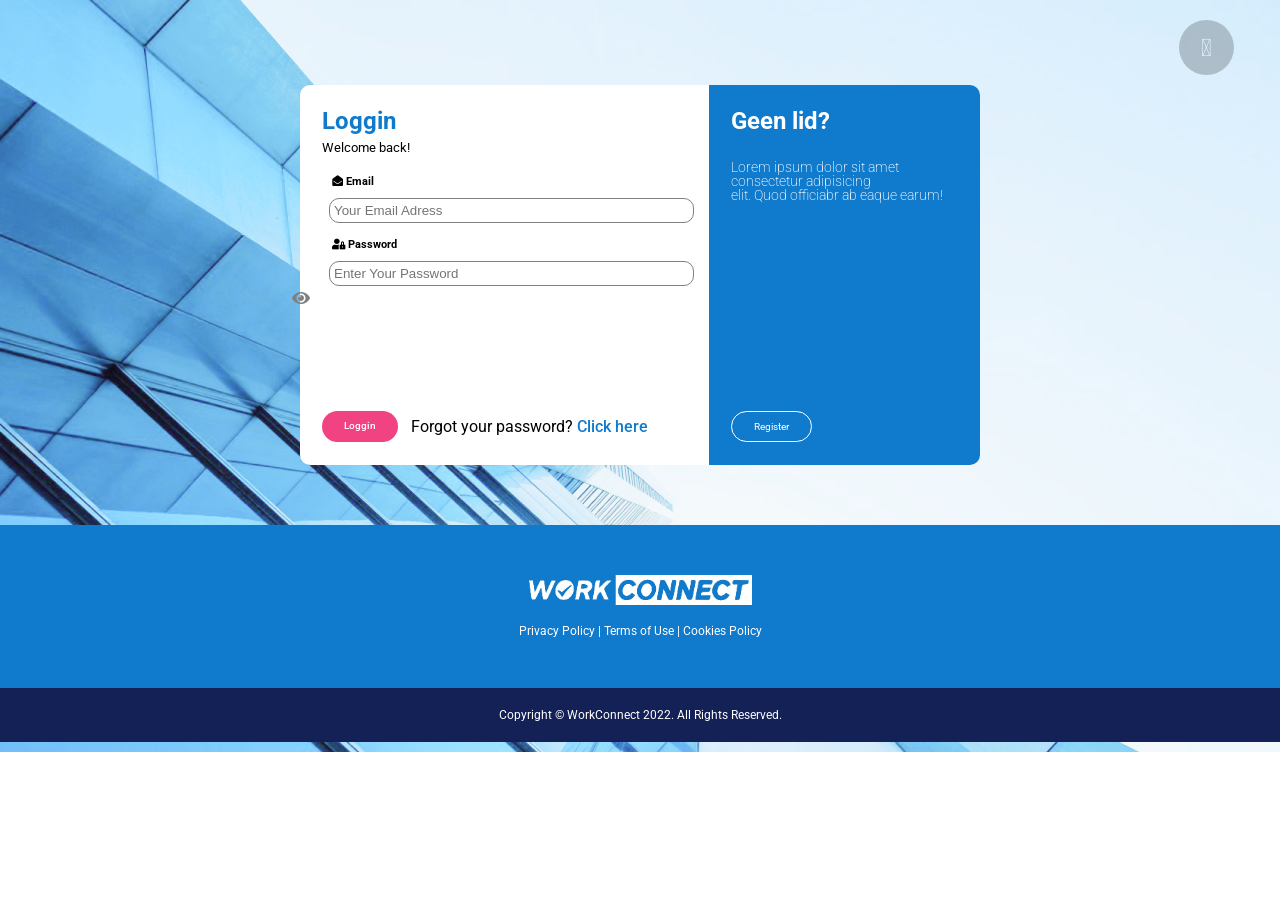
==== index.html @ bbf3b57a "Add files via upload" ====
<!DOCTYPE html>
<html lang="en">

<head>
    <meta charset="UTF-8">
    <meta name="viewport" content="width=device-width, initial-scale=1.0">
    <title>Login page</title>
    <link rel="stylesheet" href="../style.css">
    <link rel="stylesheet" href="https://pro.fontawesome.com/releases/v5.10.0/css/all.css">
</head>

<body>
    <header>
        
        <div class="navbar">
            <a href="#" class="menucontent"><i class="fal fa-bars"></i></a>
        </div>
    </header>
    <section class="loggin">
        <div class="container">
            <div class="row">
                <div class="box">
                    <div class="colone">
                        <h1>Loggin</h1>
                        <h5>Welcome back!</h5>
                        <h6 class="mail"><i class="fas fa-envelope-open"></i> Email</h6>
                        <input placeholder="Your Email Adress" type="text">
                        <h6 class="Password"><i class="fas fa-user-lock"></i> Password</h6>
                        <input placeholder="Enter Your Password" type="password" > <i class="fas fa-eye"></i>
                        
                        <div class="wrap"> <a class="buttonone" href="#">Loggin</a>
                            <p>Forgot your password? <Span><a class="buttonthree" href="#">Click here</a></Span></p>
                        </div>

                    </div>
                    <div class="coltwo">
                        <h1>Geen lid?</h1>
                        <p>Lorem ipsum dolor sit amet consectetur adipisicing <br>
                            elit. Quod officiabr
                            ab eaque earum!</p>
                        <a class="buttonthree" href="#">Register</a>
                    </div>
                </div>
            </div>
        </div>
        </div>


    </section>
</body>
<div class="footone">
    <div class="foot">
        <div class="blueimage">
            <img src="../White.png" alt="">
        </div>
        <p>Privacy Policy | Terms of Use | Cookies Policy</p>
    </div>
</div>
<div class="foottwo">
    <div class="foot">
        <p>Copyright © WorkConnect 2022. All Rights Reserved.</p>
    </div>
</div>

</html>
---- style.css ----
@import url("https://fonts.googleapis.com/css2?family=Poppins:ital,wght@0,100;0,200;0,300;0,400;0,500;0,600;0,700;0,800;0,900;1,100;1,200;1,300;1,400;1,500;1,600;1,700;1,800;1,900&family=Roboto:ital,wght@0,100;0,300;0,400;0,500;0,700;0,900;1,100;1,300;1,400;1,500;1,700;1,900&display=swap");

* {
  padding: 0;
  margin: 0;
  box-sizing: border-box;
}

body {
  font-family: "Roboto", sans-serif;
  width: 100%;
  padding-top: 20px;
  background-image: url(../BG-Photo.png);
  justify-content: center;
  align-items: center;
  background-repeat: no-repeat;
}
.container {
  max-width: 1200px;
  width: 100%;
  margin: 0 auto;
}
.loggin {
  justify-content: center;
  padding: 10px;
}
.box {
  display: flex;
  box-sizing: border-box;
  background-color: white;
  height: 380px;
  width: 680px;
  justify-content: space-between;
  border-radius: 10px;
  position: relative;
  margin: 0 auto;
}
.colone {
  flex-basis: 80%;
  padding: 22px;
}
.colone h1 {
  color: #107acc;
}
.colone h5 {
  font-weight: 400;
  padding: 5px 0;
}

.coltwo {
  flex-wrap: 20%;
  background-color: #107acc;
  padding: 22px;
  color: white !important;
  border-top-right-radius: 10px;
  border-bottom-right-radius: 10px;
  position: relative;
}
.coltwo p {
  font-size: 14px;
  padding-top: 25px;
  line-height: 14px;
  font-weight: 200;
}
.mail,
.Password {
  padding: 10px;
  margin-top: 5px;
}
.colone :placeholder-shown {
  margin-left: 7px;
  border-radius: 10px;
  padding: 4px;
  padding-right: 52%;
  border: 1px solid grey;
}
.colone .buttonone {
  background-color: #f14281;
  color: white;
  text-decoration: none;
  border-radius: 25px;
  padding: 9px 22px;
  text-align: center;
  font-size: 10px;
}
.wrap {
  margin-top: 50px;
  display: flex;
  bottom: 23px;
  position: absolute;
}

.coltwo .buttonthree {
  background-color: transparent;
  color: white;
  text-decoration: none;
  border-radius: 25px;
  padding: 9px 22px;
  text-align: center;
  font-size: 10px;
  border: 1px solid white;
  position: absolute;
  bottom: 23px;
}
.coltwo .buttonthree a {
  font-size: 10px;
}
.wrap a {
  color: #107acc;
  text-decoration: none;
  font-weight: 500;
}
.wrap p {
  font-size: 16px;
  padding: 6px 13px;
}
.blue {
  background-color: blue;
}

/* Footer Main Section */

.footone {
  background-image: url("../BG.png");
  background-size: cover;
  background-position: center;
  padding: 50px 20px;
  color: white;
  text-align: center;
  display: flex;
  justify-content: center;
  align-items: center;
  margin-top: 50px;
  width: 100%;
  z-index: 3;
}

.foottwo {
  background-image: url("../Bar.png");
  background-size: cover;
  background-position: bottom;
  padding: 20px 20px;
  color: white;
  text-align: center;
  z-index: 2;
}

.blueimage img {
  width: 223px;
  margin-bottom: 8px;
}
header{
    display: flex;
    justify-content: end;
    margin-right: 46px;
    bottom: 12px;
    opacity: 1px;
}

.navbar{
  background-color: black;
  opacity: 20%;
  height: 55px;
  width: 55px;
  border-radius: 50%;
  display: flex;
  align-items: center;
  justify-content: center;
}

.navbar i {
  font-size: 24px;
  line-height: 1;
  color: white;

}
 .fa-eye{
    color: grey;
    position: absolute;
    margin-left: -30px;
    margin-top: 4px;
}

.footone p {
  font-size: 12px;
  margin-top: 7px;
}
.foottwo p {
  font-size: 12px;
}
.coltwo a{
    font-size: 2px;
}
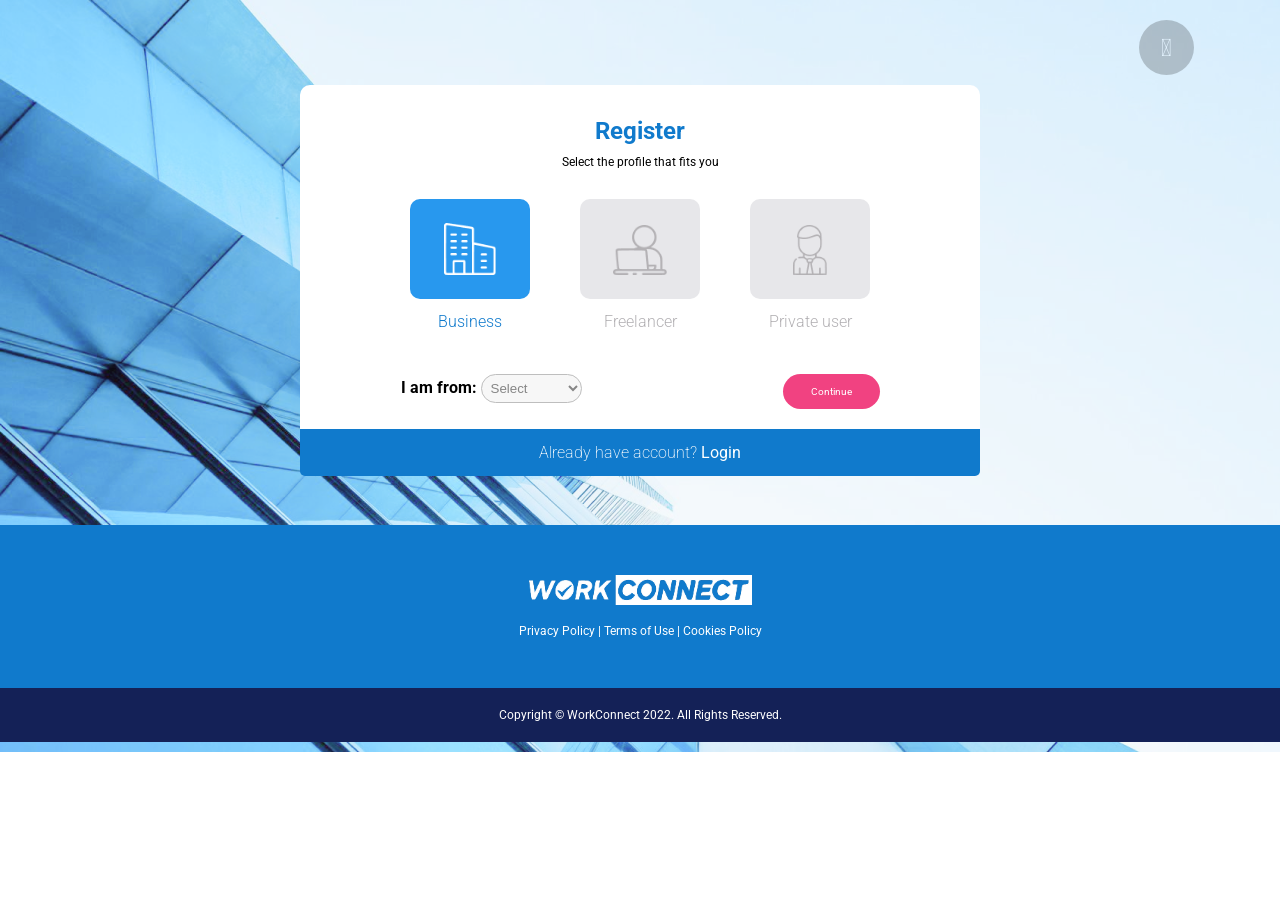
==== commit 9475dcac: "Add files via upload" ====
--- a/index.html
+++ b/index.html
@@ -4,47 +4,64 @@
 <head>
     <meta charset="UTF-8">
     <meta name="viewport" content="width=device-width, initial-scale=1.0">
-    <title>Login page</title>
+    <title>Register page</title>
     <link rel="stylesheet" href="../style.css">
     <link rel="stylesheet" href="https://pro.fontawesome.com/releases/v5.10.0/css/all.css">
 </head>
 
 <body>
-    <header>
-        
-        <div class="navbar">
-            <a href="#" class="menucontent"><i class="fal fa-bars"></i></a>
-        </div>
-    </header>
-    <section class="loggin">
-        <div class="container">
+    <div class="container">
+        <header>
+            <div class="navbar">
+                <a href="#" class="menucontent"><i class="fal fa-bars"></i></a>
+            </div>
+        </header>
+        <section class="register">
             <div class="row">
                 <div class="box">
-                    <div class="colone">
-                        <h1>Loggin</h1>
-                        <h5>Welcome back!</h5>
-                        <h6 class="mail"><i class="fas fa-envelope-open"></i> Email</h6>
-                        <input placeholder="Your Email Adress" type="text">
-                        <h6 class="Password"><i class="fas fa-user-lock"></i> Password</h6>
-                        <input placeholder="Enter Your Password" type="password" > <i class="fas fa-eye"></i>
-                        
-                        <div class="wrap"> <a class="buttonone" href="#">Loggin</a>
-                            <p>Forgot your password? <Span><a class="buttonthree" href="#">Click here</a></Span></p>
+                    <h1>Register</h1>
+                    <h2>Select the profile that fits you</h2>
+                    <div class="wrapper">
+                        <div class="one">
+                            <div class="colone">
+                                <img src="../Building.png" alt="">
+                            </div>
+                            <p>Business</p>
                         </div>
-
+                        <div class="two">
+                            <div class="coltwo">
+                                <img src="../Freelancer (2).png" alt="">
+                            </div>
+                            <p>Freelancer</p>
+                        </div>
+                        <div class="three">
+                            <div class="colthree">
+                                <img src="../Persona (1).png" alt="">
+                            </div>
+                            <p>Private user</p>
+                        </div>
                     </div>
-                    <div class="coltwo">
-                        <h1>Geen lid?</h1>
-                        <p>Lorem ipsum dolor sit amet consectetur adipisicing <br>
-                            elit. Quod officiabr
-                            ab eaque earum!</p>
-                        <a class="buttonthree" href="#">Register</a>
+                    <div class="text">
+                        <label for="options"><b>I am from:</b>
+                            <select id="options" name="options">
+                                <option value=" disabled selected ">Select</option>
+                                <option value="option1">Punjab</option>
+                                <option value="option2">KPK</option>
+                                <option value="option3">GB</option>
+                                <option value="option4">Sindh</option>
+                                <option value="option5">Balochistan</option>
+                            </select></label>
+                        <a href="#">Continue</a>
+                    </div>
+                    <div class="boxbottom">
+                        <div class="bottom">
+                            <p>Already have account? <a href="#">Login</a></p>
+                        </div>
                     </div>
                 </div>
+
             </div>
-        </div>
-        </div>
-
+    </div>
 
     </section>
 </body>
--- a/style.css
+++ b/style.css
@@ -20,12 +20,36 @@
   width: 100%;
   margin: 0 auto;
 }
-.loggin {
+header {
+  display: flex;
+  justify-content: end;
+  margin-right: 46px;
+  bottom: 12px;
+  opacity: 1px;
+}
+.navbar {
+  background-color: black;
+  opacity: 20%;
+  height: 55px;
+  width: 55px;
+  border-radius: 50%;
+  display: flex;
+  align-items: center;
+  justify-content: center;
+}
+
+.navbar i {
+  font-size: 24px;
+  line-height: 1;
+  color: white;
+}
+.register {
   justify-content: center;
   padding: 10px;
+
+  margin: auto;
 }
 .box {
-  display: flex;
   box-sizing: border-box;
   background-color: white;
   height: 380px;
@@ -34,92 +58,120 @@
   border-radius: 10px;
   position: relative;
   margin: 0 auto;
+  padding: 32px 0;
+}
+.box h1 {
+  color: #107acc;
+  text-align: center;
+}
+.box h2 {
+  text-align: center;
+  font-weight: 400;
+  font-size: 12px;
+  margin-top: 10px;
 }
 .colone {
-  flex-basis: 80%;
-  padding: 22px;
-}
-.colone h1 {
+  background-color: #2898ee;
+  height: 100px;
+  width: 120px;
+  border-radius: 10px;
+  align-items: center;
+  justify-content: center;
+  display: grid;
+  flex-basis: 30%;
+}
+
+.coltwo,
+.colthree {
+  background-color: #e7e7ea;
+  height: 100px;
+  width: 120px;
+  border-radius: 10px;
+  padding-top: 2px;
+  display: grid;
+  align-items: center;
+  justify-content: center;
+  flex-basis: 30%;
+}
+.two p,
+.three p {
+  color: #b3b1b4;
+
+  margin-top: 13px;
+  font-weight: 300;
+}
+.one p {
   color: #107acc;
-}
-.colone h5 {
-  font-weight: 400;
-  padding: 5px 0;
-}
-
-.coltwo {
-  flex-wrap: 20%;
-  background-color: #107acc;
-  padding: 22px;
-  color: white !important;
-  border-top-right-radius: 10px;
-  border-bottom-right-radius: 10px;
-  position: relative;
-}
-.coltwo p {
-  font-size: 14px;
-  padding-top: 25px;
-  line-height: 14px;
-  font-weight: 200;
-}
-.mail,
-.Password {
-  padding: 10px;
-  margin-top: 5px;
-}
-.colone :placeholder-shown {
-  margin-left: 7px;
-  border-radius: 10px;
-  padding: 4px;
-  padding-right: 52%;
-  border: 1px solid grey;
-}
-.colone .buttonone {
+  margin-top: 13px;
+  font-weight: 300;
+}
+
+.wrapper {
+  display: flex;
+  grid-column-gap: 50px;
+  align-items: center;
+  justify-content: center;
+  margin-top: 30px;
+}
+
+.colone img,
+.coltwo img,
+.colthree img {
+  height: 52%;
+}
+
+.one,
+.two,
+.three {
+  text-align: center;
+}
+.text {
+  display: flex;
+  justify-content: space-around;
+  margin-top: 43px;
+}
+
+.text a {
   background-color: #f14281;
   color: white;
   text-decoration: none;
   border-radius: 25px;
-  padding: 9px 22px;
+  padding: 12px 28px;
   text-align: center;
   font-size: 10px;
 }
-.wrap {
-  margin-top: 50px;
-  display: flex;
-  bottom: 23px;
-  position: absolute;
-}
-
-.coltwo .buttonthree {
-  background-color: transparent;
-  color: white;
+.text select {
+  padding: 5px;
+  border-radius: 20px;
+  opacity: 47%;
+}
+/* box bottom */
+.bottom {
+  display: flex;
+  justify-content: center;
+}
+.boxbottom {
+  background: #107acc;
+  background-size: cover;
+  margin-top: 20px;
+  background-position: bottom;
+  padding: 14px 20px;
+  border-bottom-right-radius: 5px;
+  border-bottom-left-radius: 5px;
+  color: white;
+  text-align: center;
+  z-index: 2;
+}
+.boxbottom p {
+  font-weight: 200;
+}
+.boxbottom a {
+  color: white;
+  font-weight: 400;
   text-decoration: none;
-  border-radius: 25px;
-  padding: 9px 22px;
-  text-align: center;
-  font-size: 10px;
-  border: 1px solid white;
-  position: absolute;
-  bottom: 23px;
-}
-.coltwo .buttonthree a {
-  font-size: 10px;
-}
-.wrap a {
-  color: #107acc;
-  text-decoration: none;
-  font-weight: 500;
-}
-.wrap p {
-  font-size: 16px;
-  padding: 6px 13px;
-}
-.blue {
-  background-color: blue;
-}
-
-/* Footer Main Section */
-
+}
+
+/* footer */
 .footone {
   background-image: url("../BG.png");
   background-size: cover;
@@ -149,38 +201,6 @@
   width: 223px;
   margin-bottom: 8px;
 }
-header{
-    display: flex;
-    justify-content: end;
-    margin-right: 46px;
-    bottom: 12px;
-    opacity: 1px;
-}
-
-.navbar{
-  background-color: black;
-  opacity: 20%;
-  height: 55px;
-  width: 55px;
-  border-radius: 50%;
-  display: flex;
-  align-items: center;
-  justify-content: center;
-}
-
-.navbar i {
-  font-size: 24px;
-  line-height: 1;
-  color: white;
-
-}
- .fa-eye{
-    color: grey;
-    position: absolute;
-    margin-left: -30px;
-    margin-top: 4px;
-}
-
 .footone p {
   font-size: 12px;
   margin-top: 7px;
@@ -188,6 +208,6 @@
 .foottwo p {
   font-size: 12px;
 }
-.coltwo a{
-    font-size: 2px;
-}+.coltwo a {
+  font-size: 2px;
+}
